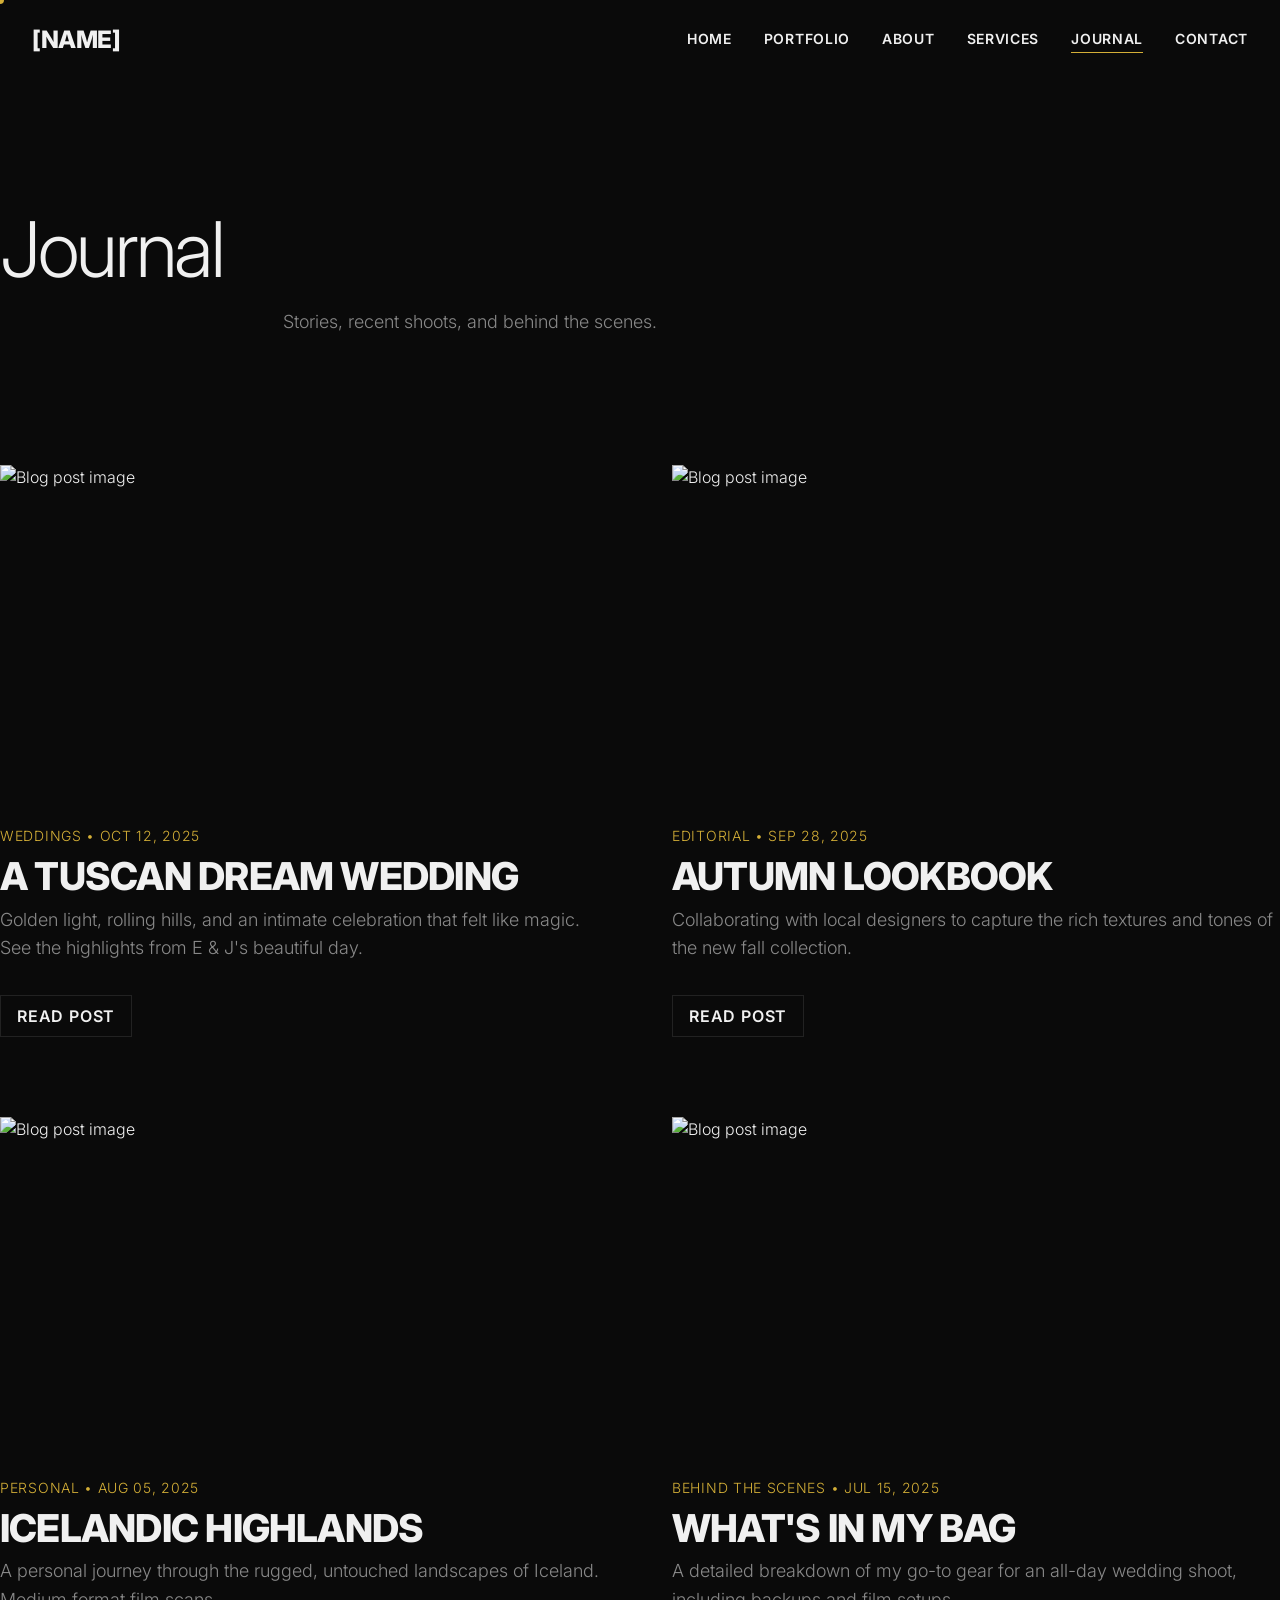
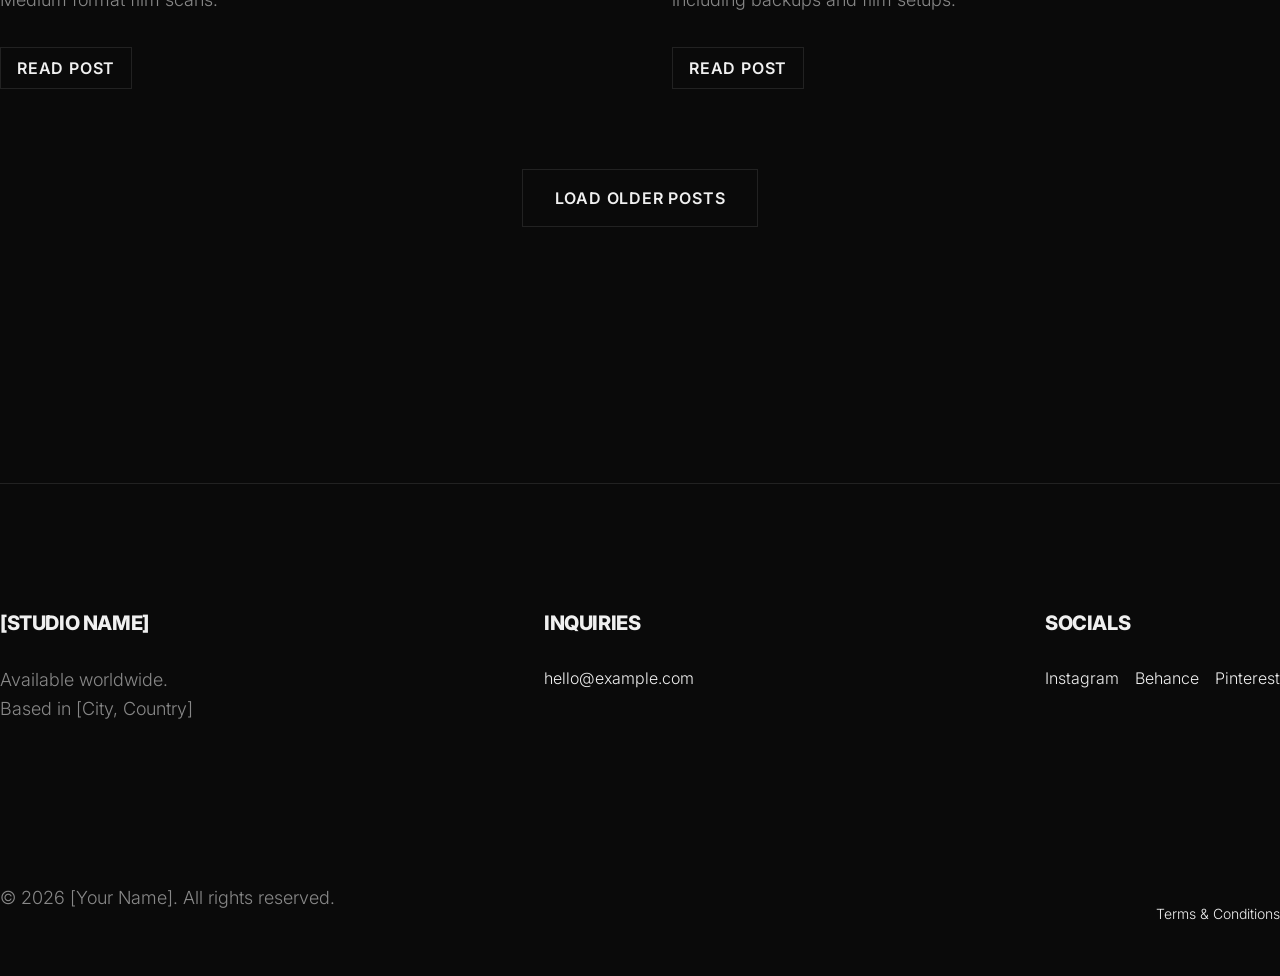
==== blog.html @ 857a5683 "feat: add collection of wedding photos to gallery" ====
<!DOCTYPE html>
<html lang="en">
<head>
  <meta charset="UTF-8">
  <meta name="viewport" content="width=device-width, initial-scale=1.0">
  <title>Journal - [Your Name / Studio Name]</title>
  <meta name="description" content="Recent shoots and behind the scenes.">
  
  <link rel="stylesheet" href="css/variables.css">
  <link rel="stylesheet" href="css/reset.css">
  <link rel="stylesheet" href="css/typography.css">
  <link rel="stylesheet" href="css/layout.css">
  <link rel="stylesheet" href="css/components.css">
  <link rel="stylesheet" href="css/pages.css">
  <link rel="stylesheet" href="css/animations.css">
</head>
<body class="page-transition">

  <header class="header">
    <div class="container-fluid nav">
      <a href="index.html" class="logo">[Name]</a>
      
      <nav class="nav-links">
        <a href="index.html" class="nav-link">Home</a>
        <a href="gallery.html" class="nav-link">Portfolio</a>
        <a href="about.html" class="nav-link">About</a>
        <a href="services.html" class="nav-link">Services</a>
        <a href="blog.html" class="nav-link active">Journal</a>
        <a href="contact.html" class="nav-link">Contact</a>
      </nav>

      <button class="menu-toggle" aria-label="Toggle Menu">
        <span class="hamburger"></span>
      </button>
    </div>
  </header>

  <div class="mobile-menu">
    <a href="index.html" class="nav-link">Home</a>
    <a href="gallery.html" class="nav-link">Portfolio</a>
    <a href="about.html" class="nav-link">About</a>
    <a href="services.html" class="nav-link">Services</a>
    <a href="blog.html" class="nav-link">Journal</a>
    <a href="contact.html" class="nav-link">Contact</a>
  </div>

  <main>
    <section class="section container" style="margin-top: var(--header-height);">
      <div class="reveal text-center" style="margin-bottom: var(--space-xl);">
        <h1>Journal</h1>
        <p style="margin: 0 auto;">Stories, recent shoots, and behind the scenes.</p>
      </div>

      <div class="grid grid-2">
        <!-- Post 1 -->
        <article class="reveal-left">
          <a href="#" class="image-card" style="aspect-ratio: 16/9; display: block;">
            <img src="https://images.unsplash.com/photo-1511285560929-80b456fea0bc?ixlib=rb-4.0.3&auto=format&fit=crop&w=1200&q=80" alt="Blog post image" loading="lazy">
          </a>
          <div style="padding: var(--space-sm) 0;">
            <span class="text-accent" style="font-size: 0.875rem; text-transform: uppercase; letter-spacing: 0.05em;">Weddings • Oct 12, 2025</span>
            <h3 style="margin: 0.5rem 0;">A Tuscan Dream Wedding</h3>
            <p>Golden light, rolling hills, and an intimate celebration that felt like magic. See the highlights from E & J's beautiful day.</p>
            <a href="#" class="btn" style="padding: 0.5rem 1rem;">Read Post</a>
          </div>
        </article>

        <!-- Post 2 -->
        <article class="reveal-right">
          <a href="#" class="image-card" style="aspect-ratio: 16/9; display: block;">
            <img src="https://images.unsplash.com/photo-1509062522246-3755977927d7?ixlib=rb-4.0.3&auto=format&fit=crop&w=1200&q=80" alt="Blog post image" loading="lazy">
          </a>
          <div style="padding: var(--space-sm) 0;">
            <span class="text-accent" style="font-size: 0.875rem; text-transform: uppercase; letter-spacing: 0.05em;">Editorial • Sep 28, 2025</span>
            <h3 style="margin: 0.5rem 0;">Autumn Lookbook</h3>
            <p>Collaborating with local designers to capture the rich textures and tones of the new fall collection.</p>
            <a href="#" class="btn" style="padding: 0.5rem 1rem;">Read Post</a>
          </div>
        </article>

        <!-- Post 3 -->
        <article class="reveal-left">
          <a href="#" class="image-card" style="aspect-ratio: 16/9; display: block;">
            <img src="https://images.unsplash.com/photo-1476610182048-b716b8518aae?ixlib=rb-4.0.3&auto=format&fit=crop&w=1200&q=80" alt="Blog post image" loading="lazy">
          </a>
          <div style="padding: var(--space-sm) 0;">
            <span class="text-accent" style="font-size: 0.875rem; text-transform: uppercase; letter-spacing: 0.05em;">Personal • Aug 05, 2025</span>
            <h3 style="margin: 0.5rem 0;">Icelandic Highlands</h3>
            <p>A personal journey through the rugged, untouched landscapes of Iceland. Medium format film scans.</p>
            <a href="#" class="btn" style="padding: 0.5rem 1rem;">Read Post</a>
          </div>
        </article>

        <!-- Post 4 -->
        <article class="reveal-right">
          <a href="#" class="image-card" style="aspect-ratio: 16/9; display: block;">
            <img src="https://images.unsplash.com/photo-1510127034890-ba27508e9f1c?ixlib=rb-4.0.3&auto=format&fit=crop&w=1200&q=80" alt="Blog post image" loading="lazy">
          </a>
          <div style="padding: var(--space-sm) 0;">
            <span class="text-accent" style="font-size: 0.875rem; text-transform: uppercase; letter-spacing: 0.05em;">Behind The Scenes • Jul 15, 2025</span>
            <h3 style="margin: 0.5rem 0;">What's In My Bag</h3>
            <p>A detailed breakdown of my go-to gear for an all-day wedding shoot, including backups and film setups.</p>
            <a href="#" class="btn" style="padding: 0.5rem 1rem;">Read Post</a>
          </div>
        </article>
      </div>

      <div class="flex justify-center reveal" style="margin-top: var(--space-lg);">
         <button class="btn">Load Older Posts</button>
      </div>
    </section>
  </main>

  <footer class="footer container">
    <div class="footer-top">
      <div class="footer-col reveal">
        <h4>[Studio Name]</h4>
        <p style="margin-bottom: 0;">Available worldwide.</p>
        <p>Based in [City, Country]</p>
      </div>
      <div class="footer-col reveal reveal-delay-1">
        <h4>Inquiries</h4>
        <a href="mailto:hello@example.com">hello@example.com</a>
      </div>
      <div class="footer-col reveal reveal-delay-2">
        <h4>Socials</h4>
        <div class="social-links">
          <a href="#">Instagram</a>
          <a href="#">Behance</a>
          <a href="#">Pinterest</a>
        </div>
      </div>
    </div>
    <div class="footer-bottom">
      <p>&copy; 2026 [Your Name]. All rights reserved.</p>
      <a href="#">Terms & Conditions</a>
    </div>
  </footer>

  <script src="js/main.js"></script>
  <script src="js/scroll.js"></script>
</body>
</html>
---- css/variables.css ----
/* css/variables.css */
:root {
  /* Colors - Dark Theme */
  --color-bg: #0a0a0a;
  --color-bg-alt: #141414;
  --color-text: #f0f0f0;
  --color-text-muted: #888888;
  --color-accent: #d4af37; /* Gold/Taupe accent */
  --color-border: rgba(255, 255, 255, 0.1);
  --color-overlay: rgba(10, 10, 10, 0.85);

  /* Typography */
  --font-heading: 'Inter', sans-serif;
  --font-body: 'Inter', sans-serif;
  
  /* Spacing */
  --space-xs: 0.5rem;
  --space-sm: 1rem;
  --space-md: 2rem;
  --space-lg: 4rem;
  --space-xl: 8rem;

  /* Transitions */
  --transition-fast: 0.4s cubic-bezier(0.21, 1.11, 0.81, 0.99);
  --transition-normal: 1s cubic-bezier(0.65, 0, 0.05, 1); /* Cinematic */
  --transition-slow: 1.8s cubic-bezier(0.65, 0, 0.05, 1); /* Cinematic slow */

  /* Layout */
  --max-width: 1400px;
  --header-height: 80px;
}
---- css/typography.css ----
/* css/typography.css */
@import url('https://fonts.googleapis.com/css2?family=Inter:wght@300;400;600;800&display=swap');

body {
  font-family: var(--font-body);
  font-weight: 300;
  color: var(--color-text);
  font-size: 1rem;
}

h1, h2, h3, h4, h5, h6 {
  font-family: var(--font-heading);
  font-weight: 800;
  line-height: 1.1;
  margin-bottom: var(--space-sm);
  text-transform: uppercase;
  letter-spacing: -0.02em;
}

h1 {
  font-size: clamp(3rem, 6vw, 5.5rem);
  letter-spacing: -0.03em;
  font-weight: 300;
  text-transform: none;
}

h2 {
  font-size: clamp(2rem, 5vw, 4rem);
}

h3 {
  font-size: clamp(1.5rem, 3vw, 2.5rem);
}

p {
  margin-bottom: var(--space-md);
  color: var(--color-text-muted);
  font-size: 1.125rem;
  max-width: 65ch;
  line-height: 1.6;
}

a {
  color: var(--color-text);
  text-decoration: none;
  transition: color var(--transition-fast);
}

a:hover {
  color: var(--color-accent);
}

.text-accent {
  color: var(--color-accent);
}

.text-large {
  font-size: clamp(1.25rem, 2vw, 1.5rem);
  font-weight: 300;
}
---- css/layout.css ----
/* css/layout.css */
.container {
  width: 100%;
  max-width: var(--max-width);
  margin: 0 auto;
  padding: 0 var(--space-md);
}

.container-fluid {
  width: 100%;
  padding: 0 var(--space-md);
}

.section {
  padding: var(--space-xl) 0;
  position: relative;
}

.section-sm {
  padding: var(--space-lg) 0;
}

/* Grids */
.grid {
  display: grid;
  gap: var(--space-lg);
}

.grid-2 {
  grid-template-columns: 1fr;
}

@media (min-width: 768px) {
  .grid-2 {
    grid-template-columns: repeat(2, 1fr);
  }
}

.grid-3 {
  grid-template-columns: 1fr;
}

@media (min-width: 768px) {
  .grid-3 {
    grid-template-columns: repeat(2, 1fr);
  }
}

@media (min-width: 1024px) {
  .grid-3 {
    grid-template-columns: repeat(3, 1fr);
  }
}

/* Flex Utilities */
.flex {
  display: flex;
}

.flex-col {
  flex-direction: column;
}

.items-center {
  align-items: center;
}

.justify-center {
  justify-content: center;
}

.justify-between {
  justify-content: space-between;
}

/* Geometric Decors */
.line-divider {
  height: 1px;
  background-color: var(--color-border);
  width: 100%;
  margin: var(--space-lg) 0;
}

.line-vertical {
  width: 1px;
  background-color: var(--color-border);
  position: absolute;
  top: 0;
  bottom: 0;
  z-index: -1;
}

.relative {
  position: relative;
}

.overflow-hidden {
  overflow: hidden;
}
---- css/components.css ----
/* css/components.css */

/* Navigation */
.header {
  position: fixed;
  top: 0;
  left: 0;
  width: 100%;
  height: var(--header-height);
  z-index: 100;
  display: flex;
  align-items: center;
  transition: background-color var(--transition-fast);
}

.header.scrolled {
  background-color: var(--color-overlay);
  backdrop-filter: blur(10px);
  -webkit-backdrop-filter: blur(10px);
  border-bottom: 1px solid var(--color-border);
}

.nav {
  display: flex;
  justify-content: space-between;
  align-items: center;
  width: 100%;
}

.logo {
  font-family: var(--font-heading);
  font-weight: 800;
  font-size: 1.5rem;
  letter-spacing: -0.02em;
  text-transform: uppercase;
  z-index: 101;
}

.nav-links {
  display: none;
}

@media (min-width: 768px) {
  .nav-links {
    display: flex;
    gap: var(--space-md);
  }
  
  .nav-link {
    text-transform: uppercase;
    font-size: 0.875rem;
    font-weight: 600;
    letter-spacing: 0.05em;
    position: relative;
    padding-bottom: 4px;
  }
  
  .nav-link::after {
    content: '';
    position: absolute;
    bottom: 0;
    left: 0;
    width: 0;
    height: 1px;
    background-color: var(--color-accent);
    transition: width var(--transition-normal);
  }

  .nav-link:hover::after,
  .nav-link.active::after {
    width: 100%;
  }
}

/* Hamburger Menu */
.menu-toggle {
  display: block;
  background: none;
  border: none;
  cursor: pointer;
  z-index: 101;
  padding: 10px;
}

.hamburger {
  width: 24px;
  height: 2px;
  background-color: var(--color-text);
  position: relative;
  transition: background-color var(--transition-fast);
}

.hamburger::before,
.hamburger::after {
  content: '';
  position: absolute;
  width: 100%;
  height: 2px;
  background-color: var(--color-text);
  left: 0;
  transition: transform var(--transition-fast);
}

.hamburger::before { top: -6px; }
.hamburger::after { top: 6px; }

.menu-open .hamburger { background-color: transparent; }
.menu-open .hamburger::before { transform: translateY(6px) rotate(45deg); }
.menu-open .hamburger::after { transform: translateY(-6px) rotate(-45deg); }

@media (min-width: 768px) {
  .menu-toggle { display: none; }
}

/* Mobile Menu */
.mobile-menu {
  position: fixed;
  top: 0;
  left: 0;
  width: 100%;
  height: 100vh;
  background-color: var(--color-bg);
  display: flex;
  flex-direction: column;
  justify-content: center;
  align-items: center;
  z-index: 100;
  opacity: 0;
  pointer-events: none;
  transition: opacity var(--transition-normal);
}

.menu-open .mobile-menu {
  opacity: 1;
  pointer-events: all;
}

.mobile-menu .nav-link {
  font-size: 2rem;
  font-family: var(--font-heading);
  font-weight: 800;
  text-transform: uppercase;
  margin: var(--space-sm) 0;
}

/* Buttons */
.btn {
  display: inline-flex;
  align-items: center;
  justify-content: center;
  padding: 1rem 2rem;
  font-family: var(--font-heading);
  font-weight: 600;
  text-transform: uppercase;
  letter-spacing: 0.05em;
  background-color: transparent;
  color: var(--color-text);
  border: 1px solid var(--color-border);
  cursor: pointer;
  transition: all var(--transition-fast);
  position: relative;
  overflow: hidden;
}

.btn::before {
  content: '';
  position: absolute;
  top: 0;
  left: 0;
  width: 100%;
  height: 100%;
  background-color: var(--color-text);
  transform: translateY(100%);
  transition: transform var(--transition-normal);
  z-index: -1;
}

.btn:hover {
  color: var(--color-bg);
  border-color: var(--color-text);
}

.btn:hover::before {
  transform: translateY(0);
}

.btn-primary {
  background-color: var(--color-accent);
  color: var(--color-bg);
  border-color: var(--color-accent);
}

.btn-primary::before {
  background-color: var(--color-text);
}

/* Cards & Images */
.image-card {
  position: relative;
  overflow: hidden;
  cursor: pointer;
  aspect-ratio: 3/4;
}

.image-card img {
  width: 100%;
  height: 100%;
  object-fit: cover;
  transition: transform var(--transition-slow);
}

.image-card:hover img {
  transform: scale(1.05);
}

.image-overlay {
  position: absolute;
  top: 0;
  left: 0;
  width: 100%;
  height: 100%;
  background: linear-gradient(to top, rgba(0,0,0,0.8), transparent 50%);
  opacity: 0;
  transition: opacity var(--transition-normal);
  display: flex;
  flex-direction: column;
  justify-content: flex-end;
  padding: var(--space-md);
}

.image-card:hover .image-overlay {
  opacity: 1;
}

.image-title {
  font-size: 1.5rem;
  margin-bottom: 0.5rem;
  transform: translateY(20px);
  transition: transform var(--transition-normal);
}

.image-category {
  font-size: 0.875rem;
  color: var(--color-accent);
  text-transform: uppercase;
  letter-spacing: 0.05em;
  transform: translateY(20px);
  transition: transform var(--transition-normal);
  transition-delay: 0.05s;
}

.image-card:hover .image-title,
.image-card:hover .image-category {
  transform: translateY(0);
}

/* Footer */
.footer {
  padding: var(--space-xl) 0 var(--space-md);
  border-top: 1px solid var(--color-border);
  margin-top: var(--space-xl);
}

.footer-top {
  display: flex;
  flex-direction: column;
  gap: var(--space-lg);
  margin-bottom: var(--space-xl);
}

@media (min-width: 768px) {
  .footer-top {
    flex-direction: row;
    justify-content: space-between;
  }
}

.footer-col h4 {
  font-size: 1.25rem;
  margin-bottom: var(--space-md);
}

.social-links {
  display: flex;
  gap: var(--space-sm);
}

.footer-bottom {
  display: flex;
  flex-direction: column;
  align-items: center;
  justify-content: space-between;
  gap: var(--space-sm);
  color: var(--color-text-muted);
  font-size: 0.875rem;
}

@media (min-width: 768px) {
  .footer-bottom {
    flex-direction: row;
  }
}

/* Custom Cursor */
.cursor {
  position: fixed;
  top: 0;
  left: 0;
  width: 8px;
  height: 8px;
  background-color: var(--color-accent);
  border-radius: 50%;
  pointer-events: none;
  z-index: 9999;
  transform: translate(-50%, -50%);
  transition: width 0.2s, height 0.2s, background-color 0.2s;
  mix-blend-mode: difference;
}

@media (hover: none) and (pointer: coarse) {
  .cursor { display: none; }
}

.cursor.hovering {
  width: 40px;
  height: 40px;
  background-color: rgba(212, 175, 55, 0.2);
  border: 1px solid var(--color-accent);
}

/* Forms */
.form-group {
  margin-bottom: var(--space-md);
  position: relative;
}

.form-control {
  width: 100%;
  padding: 1rem 0;
  background: transparent;
  border: none;
  border-bottom: 1px solid var(--color-border);
  color: var(--color-text);
  font-size: 1rem;
  outline: none;
  transition: border-color var(--transition-fast);
}

.form-control:focus {
  border-bottom-color: var(--color-accent);
}

.form-label {
  position: absolute;
  top: 1rem;
  left: 0;
  color: var(--color-text-muted);
  pointer-events: none;
  transition: all var(--transition-fast);
}

.form-control:focus ~ .form-label,
.form-control:not(:placeholder-shown) ~ .form-label {
  top: -0.5rem;
  font-size: 0.75rem;
  color: var(--color-accent);
}

textarea.form-control {
  resize: vertical;
  min-height: 100px;
}
---- css/pages.css ----
/* css/pages.css */

/* Home Hero */
.hero {
  height: 100vh;
  display: flex;
  align-items: center;
  position: relative;
  overflow: hidden;
}

.hero-bg {
  position: absolute;
  top: 0;
  left: 0;
  width: 100%;
  height: 120%; /* for parallax */
  object-fit: cover;
  z-index: -2;
  animation: kenBurns 30s ease-out forwards;
}

.hero-overlay {
  position: absolute;
  top: 0;
  left: 0;
  width: 100%;
  height: 100%;
  background:
    linear-gradient(180deg, rgba(10,10,10,0.15) 0%, transparent 40%, rgba(10,10,10,0.65) 100%);
  z-index: -1;
}

.hero-content {
  z-index: 1;
}

.hero h1 {
  margin-bottom: 0;
}

.hero p {
  color: var(--color-text);
  font-size: clamp(1.25rem, 2vw, 1.5rem);
  max-width: 500px;
  margin-top: var(--space-md);
}

/* Gallery Filtering */
.gallery-filters {
  display: flex;
  flex-wrap: wrap;
  gap: var(--space-sm);
  margin-bottom: var(--space-lg);
  justify-content: center;
}

.filter-btn {
  background: transparent;
  border: none;
  color: var(--color-text-muted);
  text-transform: uppercase;
  font-family: var(--font-heading);
  font-size: 0.875rem;
  letter-spacing: 0.05em;
  cursor: pointer;
  padding: 0.5rem 1rem;
  transition: color var(--transition-fast);
  position: relative;
}

.filter-btn::after {
  content: '';
  position: absolute;
  bottom: 0;
  left: 50%;
  transform: translateX(-50%);
  width: 0;
  height: 1px;
  background-color: var(--color-accent);
  transition: width var(--transition-fast);
}

.filter-btn:hover,
.filter-btn.active {
  color: var(--color-text);
}

.filter-btn.active::after {
  width: 50%;
}

/* Lightbox */
.lightbox {
  position: fixed;
  top: 0;
  left: 0;
  width: 100%;
  height: 100vh;
  background-color: rgba(10, 10, 10, 0.95);
  backdrop-filter: blur(5px);
  -webkit-backdrop-filter: blur(5px);
  z-index: 1000;
  display: flex;
  align-items: center;
  justify-content: center;
  opacity: 0;
  pointer-events: none;
  transition: opacity var(--transition-normal);
}

.lightbox.active {
  opacity: 1;
  pointer-events: all;
}

.lightbox-content {
  max-width: 90vw;
  max-height: 90vh;
  position: relative;
}

.lightbox-content img {
  max-height: 90vh;
  object-fit: contain;
}

.lightbox-close,
.lightbox-prev,
.lightbox-next {
  position: absolute;
  background: transparent;
  border: none;
  color: var(--color-text);
  font-size: 2rem;
  cursor: pointer;
  transition: color var(--transition-fast);
  z-index: 1001;
  padding: 1rem;
}

.lightbox-close:hover,
.lightbox-prev:hover,
.lightbox-next:hover {
  color: var(--color-accent);
}

.lightbox-close {
  top: var(--space-md);
  right: var(--space-md);
}

.lightbox-prev {
  left: var(--space-md);
  top: 50%;
  transform: translateY(-50%);
}

.lightbox-next {
  right: var(--space-md);
  top: 50%;
  transform: translateY(-50%);
}

/* About Page */
.about-hero {
  margin-top: var(--header-height);
}

.about-image img {
  aspect-ratio: 4/5;
  object-fit: cover;
  width: 100%;
}

.gear-list {
  display: grid;
  grid-template-columns: repeat(auto-fit, minmax(200px, 1fr));
  gap: var(--space-md);
  margin-top: var(--space-lg);
}

.gear-item h4 {
  font-size: 1rem;
  color: var(--color-text);
  margin-bottom: 0.25rem;
}

.gear-item p {
  font-size: 0.875rem;
  margin-bottom: 0;
}

/* Services */
.pricing-card {
  border: 1px solid var(--color-border);
  padding: var(--space-xl) var(--space-lg);
  display: flex;
  flex-direction: column;
  transition: border-color var(--transition-fast);
}

.pricing-card:hover {
  border-color: var(--color-accent);
}

.pricing-price {
  font-family: var(--font-heading);
  font-size: 2.5rem;
  font-weight: 800;
  margin: var(--space-md) 0;
  color: var(--color-accent);
}

.pricing-features {
  margin-bottom: var(--space-lg);
  flex-grow: 1;
}

.pricing-features li {
  margin-bottom: 0.5rem;
  padding-left: 1.5rem;
  position: relative;
  color: var(--color-text-muted);
}

.pricing-features li::before {
  content: '→';
  position: absolute;
  left: 0;
  color: var(--color-accent);
}

/* Contact */
.contact-info {
  margin-bottom: var(--space-xl);
}

.contact-info h3 {
  margin-bottom: var(--space-xs);
}

/* 404 */
.not-found {
  height: 100vh;
  display: flex;
  flex-direction: column;
  align-items: center;
  justify-content: center;
  text-align: center;
}

.not-found h1 {
  font-size: clamp(6rem, 15vw, 12rem);
  color: var(--color-accent);
  line-height: 1;
}
---- css/animations.css ----
/* css/animations.css — Refined Luxury Edition */

/* ============================================
   SCROLL REVEAL — clean, no blur, no gimmicks
   ============================================ */

.reveal {
  opacity: 0;
  transform: translateY(40px);
  transition:
    opacity 1s cubic-bezier(0.25, 1, 0.5, 1),
    transform 1s cubic-bezier(0.25, 1, 0.5, 1);
}

.reveal.active {
  opacity: 1;
  transform: translateY(0);
}

.reveal-delay-1 { transition-delay: 0.2s; }
.reveal-delay-2 { transition-delay: 0.4s; }
.reveal-delay-3 { transition-delay: 0.6s; }

.reveal-left {
  opacity: 0;
  transform: translateX(-50px);
  transition:
    opacity 1s cubic-bezier(0.25, 1, 0.5, 1),
    transform 1s cubic-bezier(0.25, 1, 0.5, 1);
}

.reveal-left.active {
  opacity: 1;
  transform: translateX(0);
}

.reveal-right {
  opacity: 0;
  transform: translateX(50px);
  transition:
    opacity 1s cubic-bezier(0.25, 1, 0.5, 1),
    transform 1s cubic-bezier(0.25, 1, 0.5, 1);
}

.reveal-right.active {
  opacity: 1;
  transform: translateX(0);
}

/* ============================================
   PAGE LOAD — cinematic curtain lift
   ============================================ */

.page-curtain {
  position: fixed;
  top: 0;
  left: 0;
  width: 100%;
  height: 100%;
  background: var(--color-bg);
  z-index: 10000;
  pointer-events: none;
  transform-origin: top;
  animation: curtainLift 1s cubic-bezier(0.77, 0, 0.175, 1) 0.3s forwards;
}

@keyframes curtainLift {
  0% { transform: scaleY(1); }
  100% { transform: scaleY(0); }
}

/* Page body hidden until curtain lifts */
.page-transition {
  opacity: 0;
  animation: pageReveal 0.6s ease 0.5s forwards;
}

@keyframes pageReveal {
  to { opacity: 1; }
}

/* ============================================
   HERO TEXT — word-by-word cascade
   ============================================ */

.hero-text-reveal {
  overflow: hidden;
}

.hero-word {
  display: inline-block;
  opacity: 0;
  transform: translateY(100%);
  animation: wordUp 0.9s cubic-bezier(0.25, 1, 0.5, 1) forwards;
}

@keyframes wordUp {
  to {
    opacity: 1;
    transform: translateY(0);
  }
}

/* ============================================
   LINE DIVIDER — ink stroke
   ============================================ */

.line-divider {
  transform-origin: left;
  transform: scaleX(0);
  transition: transform 1.2s cubic-bezier(0.25, 1, 0.5, 1);
}

.active .line-divider,
.line-divider.active {
  transform: scaleX(1);
}

/* ============================================
   IMAGE CARDS — smooth elegant hover
   ============================================ */

.image-card img {
  transition: transform 0.8s cubic-bezier(0.25, 1, 0.5, 1);
}

.image-card:hover img {
  transform: scale(1.06);
}

.image-overlay {
  transition: opacity 0.6s cubic-bezier(0.25, 1, 0.5, 1);
}

.image-title {
  transform: translateY(20px);
  opacity: 0;
  transition:
    transform 0.7s cubic-bezier(0.25, 1, 0.5, 1) 0.05s,
    opacity 0.5s ease 0.05s;
}

.image-category {
  transform: translateY(15px);
  opacity: 0;
  transition:
    transform 0.7s cubic-bezier(0.25, 1, 0.5, 1) 0.12s,
    opacity 0.5s ease 0.12s;
}

.image-card:hover .image-title,
.image-card:hover .image-category {
  transform: translateY(0);
  opacity: 1;
}

/* ============================================
   BUTTONS — sleek fill
   ============================================ */

.btn::before {
  transition: transform 0.5s cubic-bezier(0.77, 0, 0.175, 1);
}

/* ============================================
   KEN BURNS — hero bg slow zoom
   ============================================ */

@keyframes kenBurns {
  0% { transform: scale(1); }
  100% { transform: scale(1.08); }
}

/* ============================================
   CURSOR
   ============================================ */

.cursor {
  transition:
    width 0.35s cubic-bezier(0.25, 1, 0.5, 1),
    height 0.35s cubic-bezier(0.25, 1, 0.5, 1),
    background-color 0.3s ease;
}

.cursor.hovering {
  width: 44px;
  height: 44px;
  background-color: rgba(212, 175, 55, 0.15);
  border: 1px solid var(--color-accent);
}

/* ============================================
   UTILITY
   ============================================ */

@keyframes spin {
  from { transform: rotate(0deg); }
  to { transform: rotate(360deg); }
}

.spin-slow {
  animation: spin 25s linear infinite;
}

@media (prefers-reduced-motion: reduce) {
  *, *::before, *::after {
    animation-duration: 0.01ms !important;
    transition-duration: 0.01ms !important;
  }
}

@media (prefers-reduced-motion: no-preference) {
  html { scroll-behavior: smooth; }
}
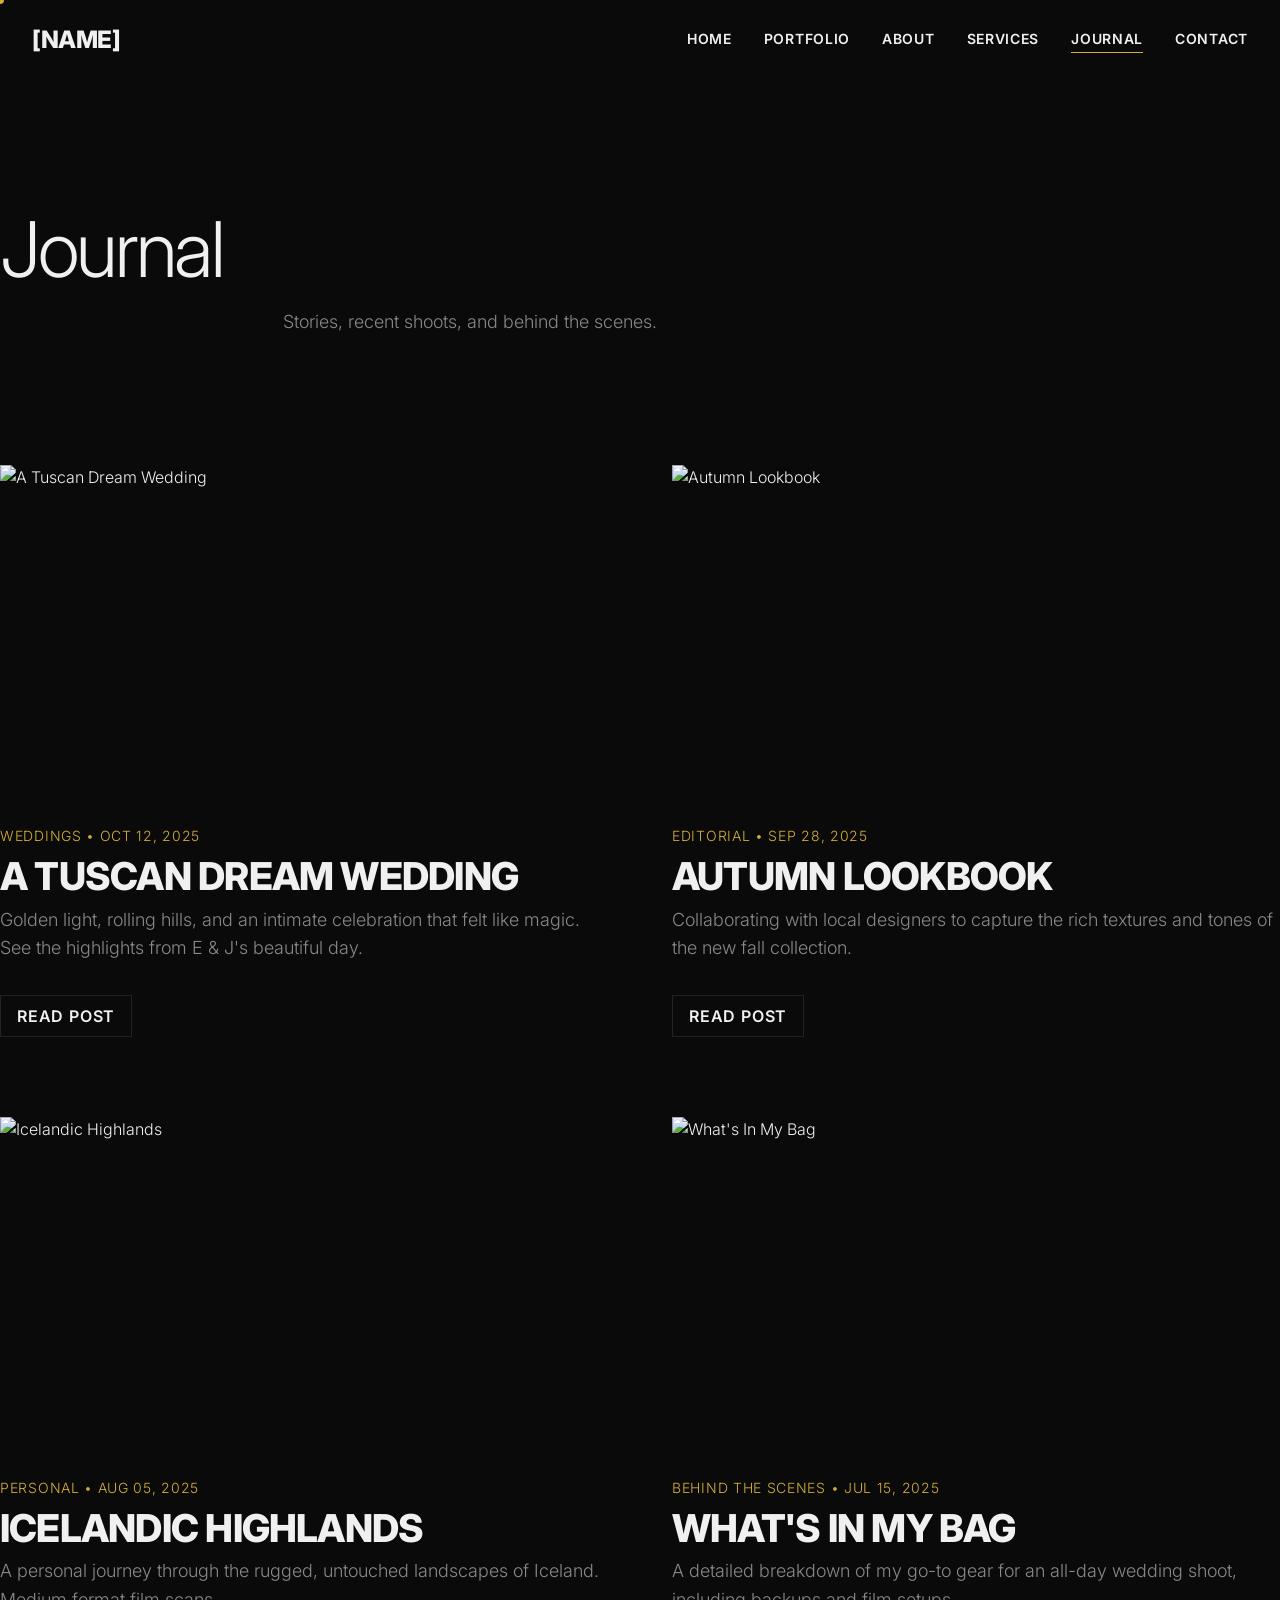
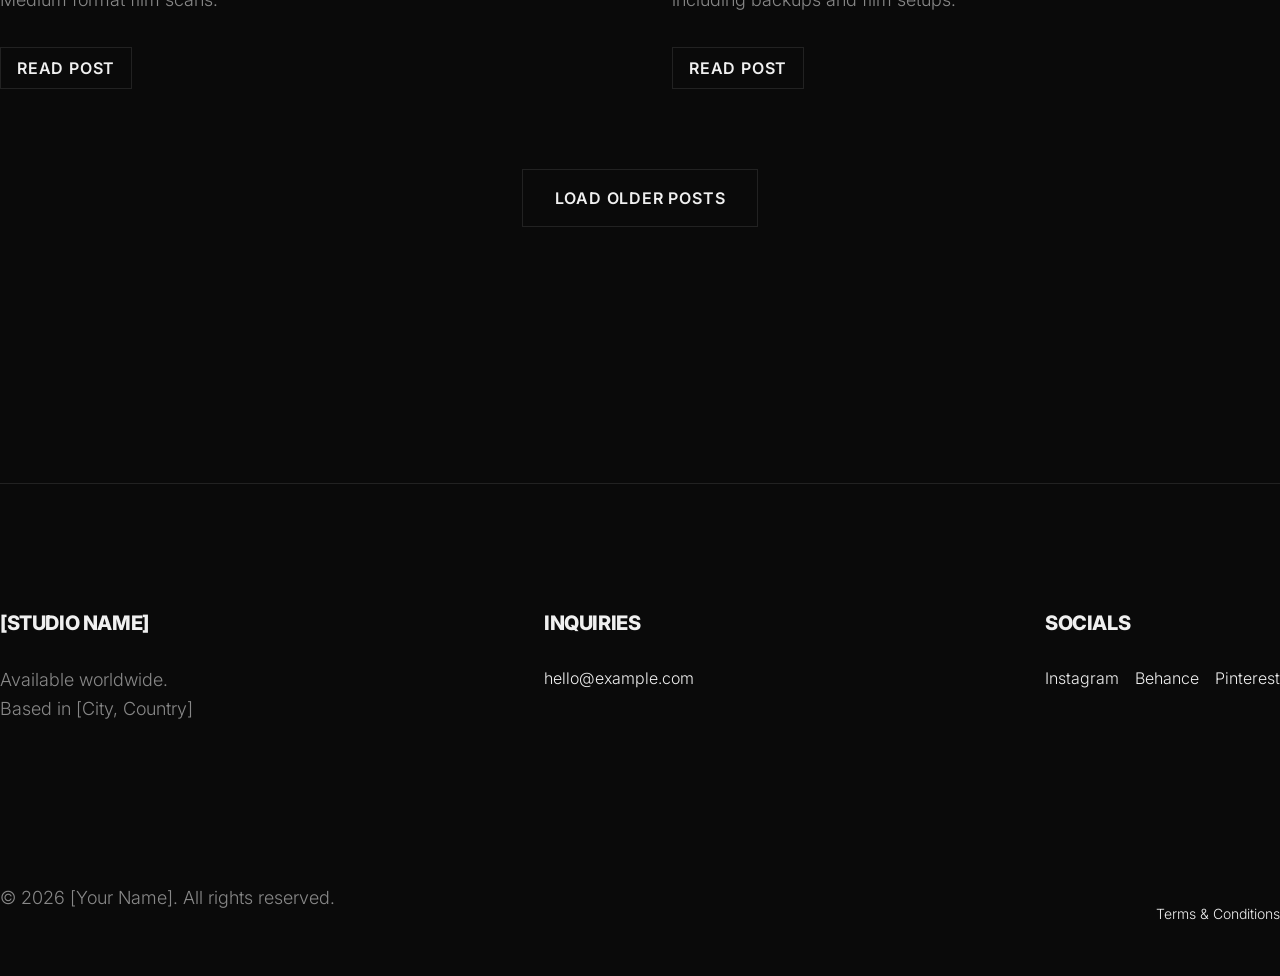
==== commit f1483b18: "feat: add administrative dashboard for managing gallery and journal content" ====
--- a/blog.html
+++ b/blog.html
@@ -51,58 +51,9 @@
         <p style="margin: 0 auto;">Stories, recent shoots, and behind the scenes.</p>
       </div>
 
-      <div class="grid grid-2">
-        <!-- Post 1 -->
-        <article class="reveal-left">
-          <a href="#" class="image-card" style="aspect-ratio: 16/9; display: block;">
-            <img src="https://images.unsplash.com/photo-1511285560929-80b456fea0bc?ixlib=rb-4.0.3&auto=format&fit=crop&w=1200&q=80" alt="Blog post image" loading="lazy">
-          </a>
-          <div style="padding: var(--space-sm) 0;">
-            <span class="text-accent" style="font-size: 0.875rem; text-transform: uppercase; letter-spacing: 0.05em;">Weddings • Oct 12, 2025</span>
-            <h3 style="margin: 0.5rem 0;">A Tuscan Dream Wedding</h3>
-            <p>Golden light, rolling hills, and an intimate celebration that felt like magic. See the highlights from E & J's beautiful day.</p>
-            <a href="#" class="btn" style="padding: 0.5rem 1rem;">Read Post</a>
-          </div>
-        </article>
-
-        <!-- Post 2 -->
-        <article class="reveal-right">
-          <a href="#" class="image-card" style="aspect-ratio: 16/9; display: block;">
-            <img src="https://images.unsplash.com/photo-1509062522246-3755977927d7?ixlib=rb-4.0.3&auto=format&fit=crop&w=1200&q=80" alt="Blog post image" loading="lazy">
-          </a>
-          <div style="padding: var(--space-sm) 0;">
-            <span class="text-accent" style="font-size: 0.875rem; text-transform: uppercase; letter-spacing: 0.05em;">Editorial • Sep 28, 2025</span>
-            <h3 style="margin: 0.5rem 0;">Autumn Lookbook</h3>
-            <p>Collaborating with local designers to capture the rich textures and tones of the new fall collection.</p>
-            <a href="#" class="btn" style="padding: 0.5rem 1rem;">Read Post</a>
-          </div>
-        </article>
-
-        <!-- Post 3 -->
-        <article class="reveal-left">
-          <a href="#" class="image-card" style="aspect-ratio: 16/9; display: block;">
-            <img src="https://images.unsplash.com/photo-1476610182048-b716b8518aae?ixlib=rb-4.0.3&auto=format&fit=crop&w=1200&q=80" alt="Blog post image" loading="lazy">
-          </a>
-          <div style="padding: var(--space-sm) 0;">
-            <span class="text-accent" style="font-size: 0.875rem; text-transform: uppercase; letter-spacing: 0.05em;">Personal • Aug 05, 2025</span>
-            <h3 style="margin: 0.5rem 0;">Icelandic Highlands</h3>
-            <p>A personal journey through the rugged, untouched landscapes of Iceland. Medium format film scans.</p>
-            <a href="#" class="btn" style="padding: 0.5rem 1rem;">Read Post</a>
-          </div>
-        </article>
-
-        <!-- Post 4 -->
-        <article class="reveal-right">
-          <a href="#" class="image-card" style="aspect-ratio: 16/9; display: block;">
-            <img src="https://images.unsplash.com/photo-1510127034890-ba27508e9f1c?ixlib=rb-4.0.3&auto=format&fit=crop&w=1200&q=80" alt="Blog post image" loading="lazy">
-          </a>
-          <div style="padding: var(--space-sm) 0;">
-            <span class="text-accent" style="font-size: 0.875rem; text-transform: uppercase; letter-spacing: 0.05em;">Behind The Scenes • Jul 15, 2025</span>
-            <h3 style="margin: 0.5rem 0;">What's In My Bag</h3>
-            <p>A detailed breakdown of my go-to gear for an all-day wedding shoot, including backups and film setups.</p>
-            <a href="#" class="btn" style="padding: 0.5rem 1rem;">Read Post</a>
-          </div>
-        </article>
+      <!-- Journal Grid (Rendered via JS) -->
+      <div class="grid grid-2" id="journal-grid">
+        <!-- JS will populate items here -->
       </div>
 
       <div class="flex justify-center reveal" style="margin-top: var(--space-lg);">
--- a/css/variables.css
+++ b/css/variables.css
@@ -29,3 +29,13 @@
   --max-width: 1400px;
   --header-height: 80px;
 }
+
+/* Mobile spacing overrides */
+@media (max-width: 767px) {
+  :root {
+    --space-md: 1.25rem;
+    --space-lg: 2.5rem;
+    --space-xl: 4rem;
+    --header-height: 64px;
+  }
+}
--- a/css/layout.css
+++ b/css/layout.css
@@ -97,3 +97,42 @@
 .overflow-hidden {
   overflow: hidden;
 }
+
+/* Responsive Helpers */
+@media (max-width: 767px) {
+  .mobile-no-margin {
+    margin: 0 !important;
+  }
+  .mobile-no-padding {
+    padding: 0 !important;
+  }
+  .mobile-stack-reverse {
+    display: flex;
+    flex-direction: column-reverse;
+  }
+  .mobile-hide {
+    display: none !important;
+  }
+  .mobile-order-1 {
+    order: 1 !important;
+  }
+  .mobile-order-2 {
+    order: 2 !important;
+  }
+  .mobile-pt-md {
+    padding-top: var(--space-md) !important;
+  }
+}
+
+@media (min-width: 768px) {
+  .desktop-stagger {
+    margin-top: 4rem;
+  }
+  .desktop-pr-lg {
+    padding-right: 2rem;
+  }
+  .desktop-px-lg {
+    padding-left: var(--space-lg);
+    padding-right: var(--space-lg);
+  }
+}
